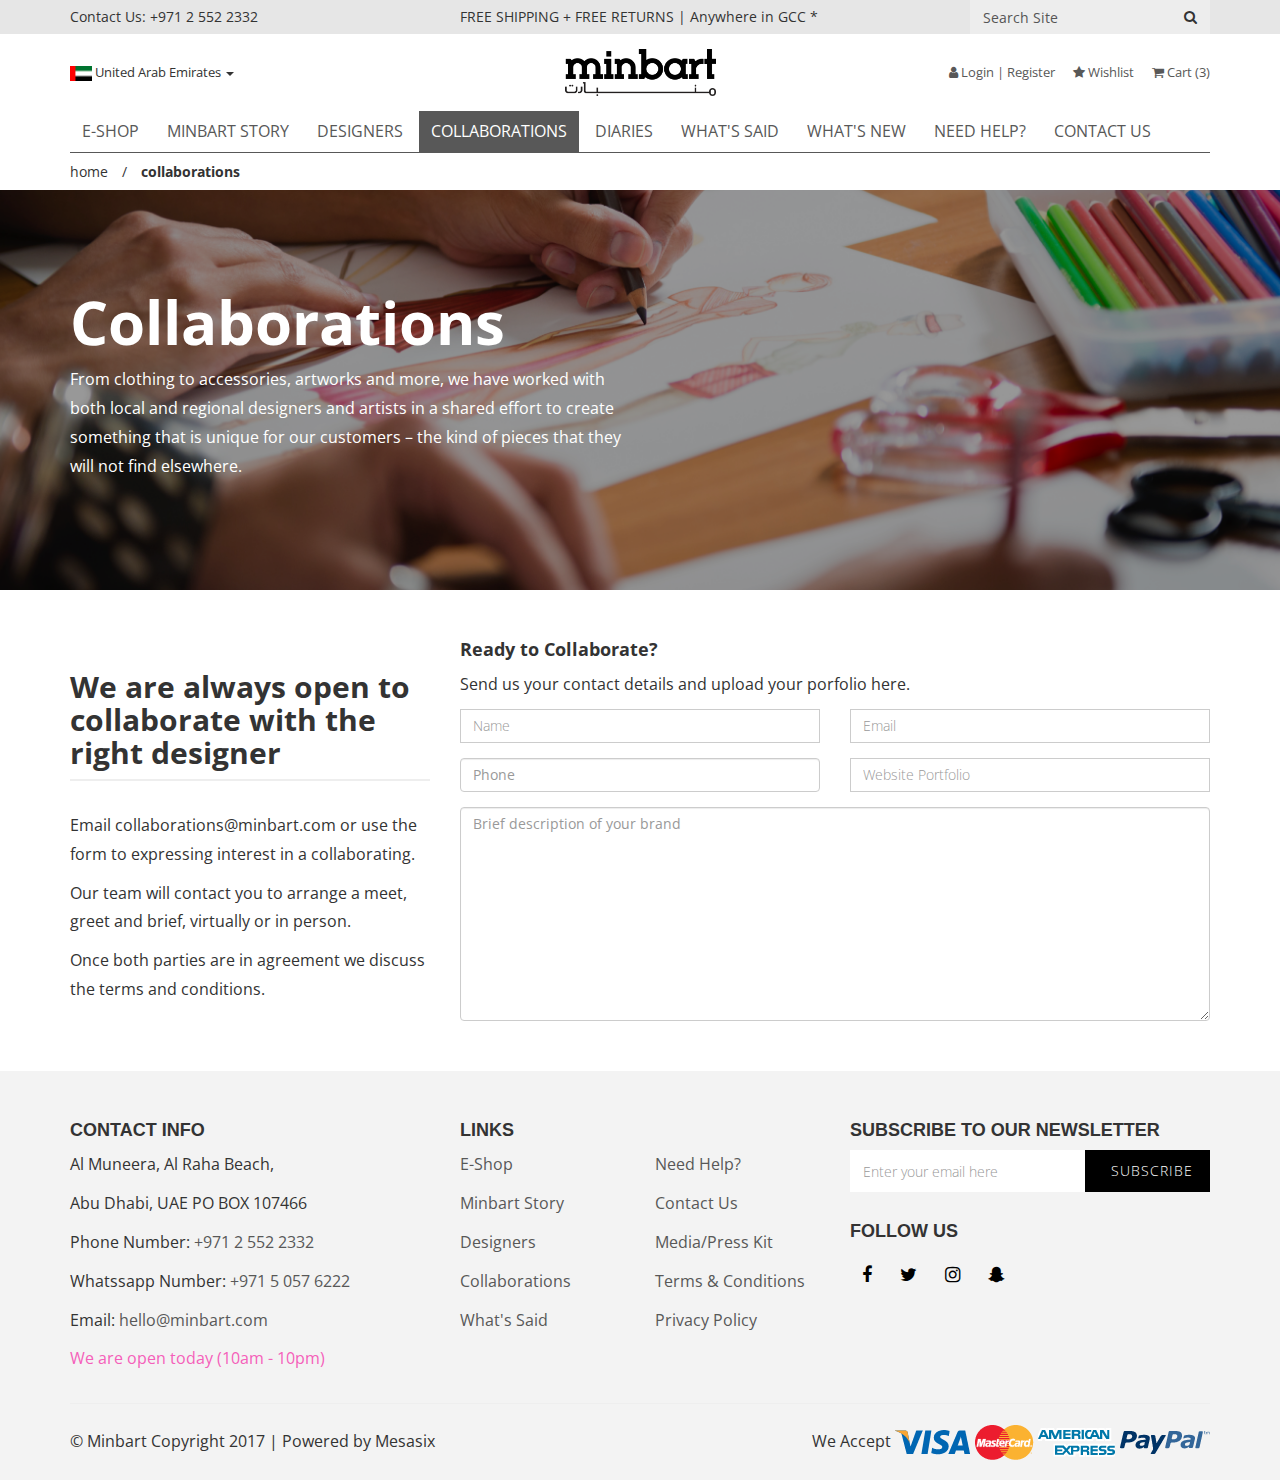
==== collaborations.html @ 8252dde8 "added yet unfinished collaborations page" ====
<!DOCTYPE html>
<html lang="en">
<head>
	<meta charset="UTF-8">
	<meta http-equiv="X-UA-Compatible" content="IE=edge">
	<meta name="viewport" content="width=device-width, initial-scale=1">
	
	<title>E-Shop - Shoes | Minbart</title>
	
	<link rel="stylesheet" href="https://fonts.googleapis.com/css?family=Open+Sans:400,700">
	<link rel="stylesheet" href="css/bootstrap.min.css">
	<link rel="stylesheet" href="css/font-awesome.min.css">
	<link rel="stylesheet" href="css/awesome-bootstrap-checkbox.css">
	<link rel="stylesheet" href="css/slick.css">
	<link rel="stylesheet" href="css/slick-theme.css">
	<link rel="stylesheet" href="css/style.css">
</head>

<body>
	<main>
		
		<header id="site-header" class="header">
			<div class="header-top">
				<div class="container">
					<div class="row">
						<div class="col-md-4">
							<p class="header-top-contact">
								Contact Us: <a href="tel:+971.2.552.2332">+971 2 552 2332</a>
							</p>
						</div>
						<div class="col-md-4">
							<p class="header-top-message">
								FREE SHIPPING + FREE RETURNS | Anywhere in GCC *
							</p>
						</div>
						<div class="col-md-4">
							<form action="">
								<div class="header-top-search clearfix">
									<button type="submit" class="btn"><i class="fa fa-search" aria-hidden="true"></i> <span class="sr-only">Search</span></button>
									<label for="search" class="sr-only">Search</label>
									<input type="search" class="form-control" placeholder="Search Site">
								</div>
							</form>
						</div>
					</div>
				</div>
			</div>
			<div class="header-mid">
				<div class="container">
					<div class="row">
						<div class="col-md-4">
							<div class="header-mid-currency">
								<a href="#">
									<img src="images/header/uae-flag-icon.png" alt=""> United Arab Emirates <i class="caret"></i>
								</a>
							</div>
						</div>
						<div class="col-md-4">
							<div class="header-mid-logo">
								<a href="#"><img src="images/header/logo-minbart.png" alt=""></a>
							</div>
						</div>
						<div class="col-md-4">
							<div class="header-mid-options">
								<ul>
									<li><a href="#"><i class="fa fa-user" aria-hidden="true"></i> Login | Register</a></li>
									<li><a href="#"><i class="fa fa-star" aria-hidden="true"></i> Wishlist</a></li>
									<li><a href="#"><i class="fa fa-shopping-cart" aria-hidden="true"></i> Cart (3)</a></li>
								</ul>
							</div>
						</div>
					</div>
				</div>
			</div>
		</header>

		<nav id="site-nav" class="nav">
			<div class="container">
				<div class="row">
					<div class="col-md-12">
						<ul class="nav-top">
							<li><a href="e-shop.html">E-Shop</a></li>
							<li><a href="#">Minbart Story</a></li>
							<li><a href="#">Designers</a></li>
							<li class="active"><a href="#">Collaborations</a></li>
							<li><a href="#">Diaries</a></li>
							<li><a href="#">What's Said</a></li>
							<li><a href="#">What's New</a></li>
							<li><a href="#">Need Help?</a></li>
							<li><a href="#">Contact Us</a></li>
						</ul>
					</div>
				</div>
				<div class="row">
					<div class="col-md-12">
						<ul class="list-inline nav-breadcrumb">
							<li><a href="index.html">home</a></li>
							<li>/</li>
							<li class="active"><a href="collaborations.html">collaborations</a></li>
						</ul>
					</div>
				</div>
			</div>
		</nav>

		<section>
			<div class="section-banner section-banner--tinted" style="background-image:url(images/collaborations/collaborations-banner.png);">
				<div class="section-table">
					<div class="section-td">
						<div class="container">
							<div class="row">
								<div class="col-md-6">
									<h1 class="section-banner__title">Collaborations</h1>
									<p class="section-banner__subtitle">
										From clothing to accessories, artworks and more, we have worked with both local and regional designers and artists in a shared effort to create something that is unique for our customers – the kind of pieces that they will not find elsewhere. 
									</p>
								</div>
							</div>
						</div>
					</div>
				</div>
			</div>
		</section>

		<section class="section">
			<div class="container">
				<div class="row">
					<div class="col-md-4">
						<div class="row">
							<div class="col-sm-12">
								<div class="section-header section-header--underlined">
									<h3>We are always open to collaborate with the right designer</h3>
								</div>
							</div>
						</div>
						<div class="row">
							<div class="col-sm-12">
								<p>Email collaborations@minbart.com or use the form to expressing interest in a collaborating.</p>
								<p>Our team will contact you to arrange a meet, greet and brief, virtually or in person.</p>
								<p>Once both parties are in agreement we discuss the terms and conditions.</p>
							</div>
						</div>
					</div>
					<div class="col-md-8">
						<div class="row">
							<div class="col-sm-12">
								<h4>Ready to Collaborate?</h4>
								<p>Send us your contact details and upload your porfolio here.</p>
							</div>
						</div>
						<form action="">
							<div class="row">
								<div class="col-sm-6">
									<div class="form-group">
										<label for="name" class="sr-only">Name</label>
										<input type="text" class="form-control" id="name" placeholder="Name">
									</div>
								</div>
								<div class="col-sm-6">
									<div class="form-group">
										<label for="email" class="sr-only">Email</label>
										<input type="email" class="form-control" id="email" placeholder="Email">
									</div>
								</div>
							</div>
							<div class="row">
								<div class="col-sm-6">
									<div class="form-group">
										<label for="phone" class="sr-only">Phone</label>
										<input type="tel" class="form-control" id="phone" placeholder="Phone">
									</div>
								</div>
								<div class="col-sm-6">
									<div class="form-group">
										<label for="web_port" class="sr-only">Website Portfolio</label>
										<input type="text" class="form-control" id="web_port" placeholder="Website Portfolio">
									</div>
								</div>
							</div>
							<div class="row">
								<div class="col-sm-12">
									<label for="description" class="sr-only">Brand Description</label>
									<textarea name="description" class="form-control" id="description" rows="10" placeholder="Brief description of your brand"></textarea>
								</div>
							</div>
						</form>
					</div>
				</div>
			</div>
		</section>

		<footer class="footer">
			<div class="footer-top">
				<div class="container">
					<div class="row">
						<div class="col-md-4">
							<div class="footer-column">
								<h4>Contact Info</h4>
								<ul>
									<li>Al Muneera, Al Raha Beach,</li>
									<li>Abu Dhabi, UAE PO BOX 107466</li>
									<li>Phone Number: <a href="tel:+971.2.552.2332">+971 2 552 2332</a></li>
									<li>Whatssapp Number: <a href="tel:+971.5.057.6222">+971 5 057 6222</a></li>
									<li>Email: <a href="mailto:hello@minbart.com">hello@minbart.com</a></li>
									<li class="highlight">We are open today (10am - 10pm)</li>
								</ul>
							</div>
						</div>
						<div class="col-md-4">
							<div class="footer-column">
								<h4>Links</h4>
								<div class="row">
									<div class="col-sm-6">
										<ul>
											<li><a href="#">E-Shop</a></li>
											<li><a href="#">Minbart Story</a></li>
											<li><a href="#">Designers</a></li>
											<li><a href="#">Collaborations</a></li>
											<li><a href="#">What's Said</a></li>
										</ul>
									</div>
									<div class="col-sm-6">
										<ul>
											<li><a href="#">Need Help?</a></li>
											<li><a href="#">Contact Us</a></li>
											<li><a href="#">Media/Press Kit</a></li>
											<li><a href="#">Terms &amp; Conditions</a></li>
											<li><a href="#">Privacy Policy</a></li>
										</ul>
									</div>
								</div>
							</div>
						</div>
						<div class="col-md-4">
							<div class="footer-column">
								<h4>Subscribe to our newsletter</h4>
								<form action="">
									<div class="form-group form-group--inline">
										<label for="email" class="sr-only">Email Address</label>
										<input type="email" id="email" class="form-control" placeholder="Enter your email here">
										<button type="submit" class="btn button button--black">Subscribe</button>
									</div>
								</form>
							</div>
							<div class="footer-column footer-column--margin-top-30">
								<h4>Follow Us</h4>
								<ul class="list list--social">
									<li class="list__item"><a href="#"><i class="fa fa-facebook" aria-hidden="true"></i> <span class="sr-only">Facebook</span></a></li>
									<li class="list__item"><a href="#"><i class="fa fa-twitter" aria-hidden="true"></i> <span class="sr-only">Twitter</span></a></li>
									<li class="list__item"><a href="#"><i class="fa fa-instagram" aria-hidden="true"></i> <span class="sr-only">Instagram</span></a></li>
									<li class="list__item"><a href="#"><i class="fa fa-snapchat-ghost" aria-hidden="true"></i> <span class="sr-only">Snapchat</span></a></li>
								</ul>
							</div>
						</div>
					</div>
				</div>
			</div>
			<div class="footer-bottom">
				<div class="container">
					<div class="row">
						<div class="col-md-12">
							<hr>
						</div>
					</div>
					<div class="row">
						<div class="col-md-6">
							<div class="footer-bottom-copyright">
								&copy; Minbart Copyright 2017 | Powered by <a href="#" target="_blank">Mesasix</a>
							</div>
						</div>
						<div class="col-md-6">
							<div class="footer-bottom-payment">
								We Accept
								<ul>
									<li><a href="#"><img src="images/footer/visa-icon.png" alt="" aria-hidden="true"> <span class="sr-only">Visa</span></a></li>
									<li><a href="#"><img src="images/footer/master-card-icon.png" alt="" aria-hidden="true"> <span class="sr-only">Master Card</span></a></li>
									<li><a href="#"><img src="images/footer/amex-icon.png" alt="" aria-hidden="true"> <span class="sr-only">American Express</span></a></li>
									<li><a href="#"><img src="images/footer/paypal-icon.png" alt="" aria-hidden="true"> <span class="sr-only">Paypal</span></a></li>
								</ul>
							</div>
						</div>
					</div>
				</div>
			</div>
		</footer>
	</main>

	<script src="js/jquery-3.1.1.min.js"></script>
	<script src="js/bootstrap.min.js"></script>
	<script src="js/slick.min.js"></script>
	<script src="js/script.js"></script>
</body>
</html>
---- css/style.css ----
/* General */
body {
	font-family: 'Open Sans', sans-serif;
	font-size: 16px;
}

h1,
h2,
h3,
h4 {
	font-weight: 700;
	margin-top: 0;
}

h1 {
	font-size: 60px;
}

h2 {
	font-size: 40px;
}

h3 {
	font-size: 30px;
}

p,
a,
li,
span {
	font-family: 'Open Sans', sans-serif;
	font-size: 16px;
	line-height: 1.8;
}

/* Section */
.section {
	padding-top: 50px;
	padding-bottom: 50px;
}

.section-table {
	display: table;
	width: 100%;
	height: 100%;
	table-layout: fixed;
}

.section-td {
	display: table-cell;
	vertical-align: middle;
	width: 100%;
}

.section-header {
	margin-top: 30px;
	margin-bottom: 30px;
}

.section-header--centered {
	text-align: center;
}

.section-header--underlined {
	border-bottom: 2px solid #eee;
}

.section-banner {
	height: 400px;
	background-size: cover;
	background-repeat: no-repeat;
	background-position: top center;
	position: relative;
	padding-top: 30px;
	padding-bottom: 30px;
}

.section-banner--tinted:before {
	position: absolute;
	content: '';
	background-color: rgba(0,0,0,.4);
	top: 0;
	left: 0;
	width: 100%;
	height: 100%;
}

.section-banner__title,
.section-banner__subtitle {
	color: #fff;
}

.section-banner--margin-bottom-40 {
	margin-bottom: 40px;
}

.section-header--highlight {
	color: #00D4F7;
}

/* Button */
.btn {
	border-radius: 0;
}

.button {
	font-size: 14px;
	text-transform: uppercase;
	font-weight: 300;
	padding: 10px 25px;
	letter-spacing: 1px;
}
.button--black {
	background-color: #000;
	color: #fff;
}

.button--white {
	background-color: #fff;
	border: 1px solid #000;
	color: #000;
}

/* List */
.list--social .list__item {
	display: inline-block;
}

.list--social .list__item a {
	display: block;
	padding: 6px 12px;
	font-size: 18px;
	color: #000;
}

/* Form */
input[type="email"],
input[type="text"],
input[type="search"] {
	border-radius: 0;
	-webkit-box-shadow: none;
	box-shadow: none;
}

input[type="email"]::-webkit-input-placeholder,
input[type="text"]::-webkit-input-placeholder {
	font-family: 'Open Sans', sans-serif;
	font-weight: 300;
}

select{
	-webkit-appearance:none;
	background-color:#F4F4F4;
	background-image:url(../images/form/select-arrow.png);
	background-position: right 10px center;
	background-repeat: no-repeat;
	border:1px solid transparent;
	border-radius:0;
	height: 35px;
	outline:none;
	padding-left: 10px;
	transition: 0.3s;
	width:100%;
}

.form-group--inline:before,
.form-group--inline:after {
	content: '';
	display: table;
}

.form-group--inline:after {
	clear: both;
}

.form-group--inline input[type="email"] {
	border-color: #fff;
	height: 42px;
	width: calc(100% - 125px);
	float: left;
}

.form-group--inline button[type="submit"] {
	float: left;
	width: 125px;
}

.form--contact input[type="submit"]{
	border:0;
	margin:0;
}

.form--eshop label{
	display: block;
	margin-bottom: 10px;
	padding-left: 10px;
	font-size: 14px;
	text-transform: uppercase;
	font-weight: 300;
}

.form--eshop .checkbox {
	margin-bottom: 15px;
}

.form--eshop .checkbox input[type="checkbox"] {
	outline: none;
}

.form--eshop .checkbox label:before {
	width: 20px;
	height: 20px;
	border-color: #ebebeb;
	background-color: #ebebeb;
	border-radius: 0;
}

.form--eshop .checkbox label:after {
	width: 20px;
	height: 20px;
	font-size: 14px;
	background-color: #F55FBA;
	color: #fff;
	padding-top: 0;
}

.form--eshop .checkbox--black label:before {
	background-color: #000;
}

.form--eshop .checkbox--red label:before {
	background-color: #C61E1E;
}

.form--eshop .checkbox--blue label:before {
	background-color: #2E53B7;
}

.form--eshop .checkbox--green label:before {
	background-color: #38E245;
}

.form--eshop .checkbox--pink label:before {
	background-color: #F55FBA;
}

/* Header */
.header-top {
	background-color: #E6E6E6;
	font-size: 14px;
}

.header-top p,
.header-top a {
	margin-bottom: 0;
	font-size: 14px;
	color: inherit;
}

.header-top-contact,
.header-top-message {
	line-height: 34px;
}

.header-top-search input[type="search"],
.header-top-search button[type="submit"] {
	background-color: #EDEDED;
}

.header-top-search input[type="search"] {
	width: 200px;
	float: right;
	border-color: #EDEDED;
}

.header-top-search input[type="search"]::-webkit-input-placeholder {
	color: inherit;
}

.header-top-search button[type="submit"] {
	width: 40px;
	float: right;
}

.header-mid,
.header-mid p,
.header-mid a {
	font-size: 13px;
	color: inherit;
}

.header-mid {
	padding-top: 15px;
	padding-bottom: 15px;
}

.header-mid-currency,
.header-mid-options {
	line-height: 47px;
	white-space: nowrap;
	overflow: hidden;
}

.header-mid-logo {
	text-align: center;
}

.header-mid-options {
	text-align: right;
}

.header-mid-options ul {
	padding-left: 0;
	margin-bottom: 0;
	list-style-type: none;
	display: inline-block;
}

.header-mid-options li {
	display: inline-block;
	margin-right: 15px;
}

.header-mid-options li:last-child {
	margin-right: 0;
}

.header-mid-options li > a {
	font-size: 13px;
	color: inherit;
	color: #585858;
}

/* Nav */
.nav-top {
	border-bottom: 1px solid #585858;
}

.nav-top {
	list-style-type: none;
	padding-left: 0;
	margin-bottom: 0;
}

.nav-top > li {
	display: inline-block;
}

.nav-top > li > a {
	text-transform: uppercase;
	padding: 6px 12px;
	display: block;
	color: #585858;
}

.nav-top li > a:hover,
.nav-top li > a:focus,
.nav-top li.active > a {
	background-color: #585858;
	text-decoration: none;
	color: #fff;
}

.nav-bottom {
	list-style-type: none;
	padding-left: 0;
	margin-bottom: 0;
}

.nav-bottom > li {
	display: inline-block;
}

.nav-bottom > li > a {
	text-transform: uppercase;
	padding: 10px 20px;
	display: block;
	color: #585858;
	font-size: 14px;
}

.nav-bottom > li > a:hover,
.nav-bottom > li > a:focus {
	color: #00D4F7;
	text-decoration: none;
}

.nav-breadcrumb {
	padding-left: 0;
	margin-bottom: 0;
	list-style-type: none;
	padding-top: 6px;
	padding-bottom: 6px;
}

.nav-breadcrumb > li {
	display: inline-block;
}

.nav-breadcrumb > li,
.nav-breadcrumb > li > a {
	font-size: 14px;
	color: inherit;
}

.nav-breadcrumb > li.active a {
	font-weight: 700;
}

/* Slider */
.slider {
	position: relative;
	color: #fff;
}

.slide {
	background-repeat: no-repeat;
	background-position: top center;
	background-size: cover;
	height: 600px;
	overflow: hidden;
}

.slide__img {
	object-fit: cover;
	object-position: 0 0;
	width: 100%;
}

.slide__title {
	font-size: 60px;
}

.slide__subtitle {

}

.slide__action {
	
}

.slide-table {
	width: 100%;
	height: 100%;
	display: table;
}

.slide-td {
	width: 100%;
	height: 100%;
	display: table-cell;
	vertical-align: middle;
}

.slide-prev,
.slide-next {
	position: absolute;
	top: 50%;
	transform: translateY(-50%);
	background-color: #000;
	color: #fff;
	font-size: 40px;
	padding-left: 10px;
	padding-right: 10px;
	height: 70px;
	line-height: 70px;
}

.slide-prev {
	left: 0;
}

.slide-next {
	right: 0;
}

.slide-progbar {
	position: absolute;
	bottom: 0;
	width: 0%;
	height: 8px;
	background-color: #F55FBA;
}

.slider--single .slide {
	height: auto;
}

.slider--item-inner {
	padding-left: 30px;
	padding-right: 30px;
}

.slider--item-inner .slide {
	height: 300px;
	/*padding-left: 30px;
	padding-right: 30px;*/
}

.slider--item-inner .slide-next,
.slider--item-inner .slide-prev {
	width: 30px;
	line-height: 60px;
	height: 60px;
}

#slider-item-inner-nav .slide {
	height: auto;
	cursor: pointer;
}

#slider-item-inner-nav .slick-current,
#slider-item-inner-nav .slide:hover,
#slider-item-inner-nav .slide:focus {
	border: 2px solid #F4EC31;
}

/* E-shop Sort */
.eshop-sort{
	margin: 30px 0;
	padding-top: 10px;
	padding-bottom: 10px;
}

.eshop-sort * {
	font-size: 14px;
}

.eshop-sort--border-bottom {
	border-bottom:2px solid #eee;
}

.eshop-sort--border-top{
	border-top:2px solid #eee;	
}

.eshop-sort--margin-top-0 {
	margin-top: 0;
	padding-top: 0;
}

.eshop-sort select{
	position: relative;
	top: -6px;
}

.eshop-sort .col-sm-1,
.eshop-sort .col-sm-8{
	padding:0;
}

.eshop-sort p{
	font-family: "Playfair Display", sans-serif;
	margin-bottom: 3px;
}

.eshop-sort ul{
	display: inline-block;
	list-style: none;
	padding-left:0;
}

.eshop-sort ul li{
	display: inline-block;
}

.eshop-sort ul li a{
	color:#000;
}

.eshop-sort ul.eshop-sort__list>li{
	border-left:1px solid #000;
	padding:0 20px;
}


.eshop-sort ul.eshop-sort__list>li:first-child{
	border-left: 0;
}

.eshop-sort ul.eshop-sort__list>li:last-child{
	padding-right:0;
}

/* Items */
.items {
	position: relative;
}

.items .col-md-4:nth-child(3n + 1) {
	clear: both;
}

.item-body {
	border-left: 3px solid transparent;
	border-right: 3px solid transparent;
	border-top: 3px solid transparent;
	padding: 15px;
}

.item-body a {
	color: inherit;
}

.item-footer {
	opacity: 0;
	visibility: hidden;
}

.item--centered {
	text-align: center;
}

.item__image {
	width: 100%;
	height: 200px;
	object-fit: cover;
	object-position: 0 0;
}

.item__name {
	font-size: 20px;
	margin-top: 20px;
}

.item__price {
	display: block;
	font-size: 20px;
	text-transform: uppercase;
}

.item__price--highlighted {
	font-size: 20px;
	color: #00D4F7;
	font-weight: 700;
}

.item__price--striked {
	text-decoration: line-through;
	font-size: 16px;
}

.item__action {
	position: absolute;
	top: 0;
	left: 0;
	width: 100%;
	height: 100%;
}

.item:hover .item-body {
	border-color: #EBEBEB;
}

.item:hover .item-footer {
	opacity: 1;
	visibility: visible;
}

.items-prev,
.items-next {
	position: absolute;
	top: 50%;
	-webkit-transform: translateY(-50%);
	-ms-transform: translateY(-50%);
	transform: translateY(-50%);
	color: #000;
	font-size: 40px;
}

.items-prev {
	left: 0;
	margin-left: -40px;
}

.items-next {
	right: 0;
	margin-right: -40px;
}

/* Item Inner */
.item-inner {
	position: relative;
}

.item-inner-backdrop-banner {
	position: absolute;
	width: 100%;
	height: 300px;
	/*background-color: red;*/
	background-image: url(../images/e-shop/interior/banner-bg.png);
	top: 0;
	left: 0;
	overflow: hidden;
}

.item-inner-backdrop-banner:before {
	content: '';
	position: absolute;
	background-color: rgba(0, 0, 0, .3);
	width: 100%;
	height: 100%;
	top: 0;
	left: 0;
}

.item-inner-content {
	background-color: #fff;
	padding: 30px;
	margin-top: 30px;
}

.item-inner-content-header {
	border-bottom: 2px solid #EBEBEB;
}

.item-inner-content-header__title {
	font-size: 30px;
	text-transform: uppercase;
	font-weight: 400;
}

.item-inner-content-header__subtitle {
	font-size: 30px;
	font-weight: 700;
}

.item-inner-content-header__price {
	font-size: 30px;
	text-transform: uppercase;
	line-height: 30px;
	float: left;
	margin-right: 20px;
}

.item-inner-content-header__price--highlight {
	color: #00D4F7;
	font-weight: 700;
}

.item-inner-content-header__price--strikedthrough {
	color: #585858;
	font-size: 16px;
	text-decoration: line-through;
}

.item-inner-content-header-share {
	text-align: right;
}

.item-inner-content-header-share * {
	font-size: 20px;
}

.item-inner-content-header-share span {
	margin-right: 20px;
}

.item-inner-content-header-share ul {
	display: inline-block;
	margin-bottom: 0;
}

.item-inner-content-header-share ul > li {
	padding-left: 10px;
	padding-right: 10px;
}

.item-inner-content-header-share ul > li > a {
	color: inherit;
}

.item-inner-content-body {
	padding-top: 40px;
}

.item-inner-content-body-size-button button {
	font-size: 14px;
	font-weight: 300;
	border: 1px solid #000;
	background-color: transparent;
	-webkit-box-shadow: none;
	box-shadow: none;
	padding: 10px 20px;
}

.item-inner-content-body-size-button button.active {
	-webkit-box-shadow: none;
	box-shadow: none;
	border-color: #F55FBA;
	color: #F55FBA;
}

.item-inner-content-body-size-button button[disabled] {
	opacity: .25;
}

.item-inner-content-body-quantity-button-group button {
	background-color: transparent;
	border: 1px solid #000;
	padding: 10px 18px;
}

/* Boxes */
.box {
	height: 300px;
	overflow: hidden;
	position: relative;
	background-color: rgba(0,0,0,.2);
	transition: background-color .3s;
	padding-left: 100px;
	padding-right: 100px;
}

.box-image {
	background-repeat: no-repeat;
	background-size: cover;
	background-position: top center;
	position: absolute;
	top: 0;
	left: 0;
	width: 100%;
	height: 100%;
	z-index: -1;
	transition: transform .3s;
}

.box-table {
	display: table;
	width: 100%;
	height: 100%;
}

.box-td {
	display: table-cell;
	width: 100%;
	height: 100%;
	vertical-align: middle;
}

.box-body h4 {
	font-size: 30px;
	text-transform: uppercase;
	font-weight: 700;
	color: #fff;
}

.box-body p {
	color: #fff;
}

.box-action {
	position: absolute;
	top: 0;
	left: 0;
	width: 100%;
	height: 100%;
}

.box--centered {
	text-align: center;
}

.box:hover {
	background-color: rgba(0,0,0,.5);
}

.box:hover .box-image {
	transform: scale(1.1);
}

/* Panel */
.panel-default {
    border-color: transparent;
    box-shadow: none;
}

.panel-heading{
	padding:10px 0;
}

.panel-title{
	font-size:20px;
	font-weight: bold;
}

.panel-collapse{
    padding: 15px 0;
}

.panel-collapse ul{
	padding-left:20px;
}

.panel-collapse ul li{
	line-height: 30px;
}

.panel-default>.panel-heading {
    color: #333;
    background-color: transparent;
    border-color: transparent;
    border-bottom: 2px solid #eee;
}

.panel-group .panel-heading+.panel-collapse>.panel-body {
	border-top: 0;
}

.panel-body {
	padding-left: 0;
	padding-right: 0;
}

/* Slick Feed Item */
.feed-items__item {
	height: 250px;
}

.feed-items__item img {
	width: 100%;
	object-fit: cover;
	object-position: 0 0;
}

.feed-items-prev,
.feed-items-next {
	position: absolute;
	top: 50%;
	-webkit-transform: translateY(-50%);
	-ms-transform: translateY(-50%);
	transform: translateY(-50%);
	background-color: #000;
	color: #fff;
	font-size: 40px;
	padding-left: 10px;
	padding-right: 10px;
	height: 70px;
	line-height: 70px;
}

.feed-items-prev {
	left: 0;
}

.feed-items-next {
	right: 0;
}

.footer {
	background-color: #F3F3F3;
	padding-top: 50px;
}

.footer h4 {
	text-transform: uppercase;
	font-family: sans-serif;
}

.footer ul {
	padding-left: 0;
	margin-bottom: 0;
	list-style-type: none;
}

.footer ul > li {
	margin-bottom: 10px;
}

.footer ul > li > a {
	color: #585858;
}

.footer ul > li.highlight > a,
.footer ul > li.highlight {
	color: #F55FBA;
}

.footer-column--margin-top-30 {
	margin-top: 30px;
}

.footer-bottom {
	padding-bottom: 20px;
}

.footer-bottom-copyright,
.footer-bottom-payment {
	line-height: 35px;
}

.footer-bottom-copyright a {
	color: inherit;
}

.footer-bottom-payment {
	text-align: right;
}

.footer-bottom-payment ul {
	display: inline-block;
}

.footer-bottom-payment ul > li {
	display: inline-block;
	margin-bottom: 0
}

/* Helpers */
.margin-bottom-30 {
	margin-bottom: 30px;
}
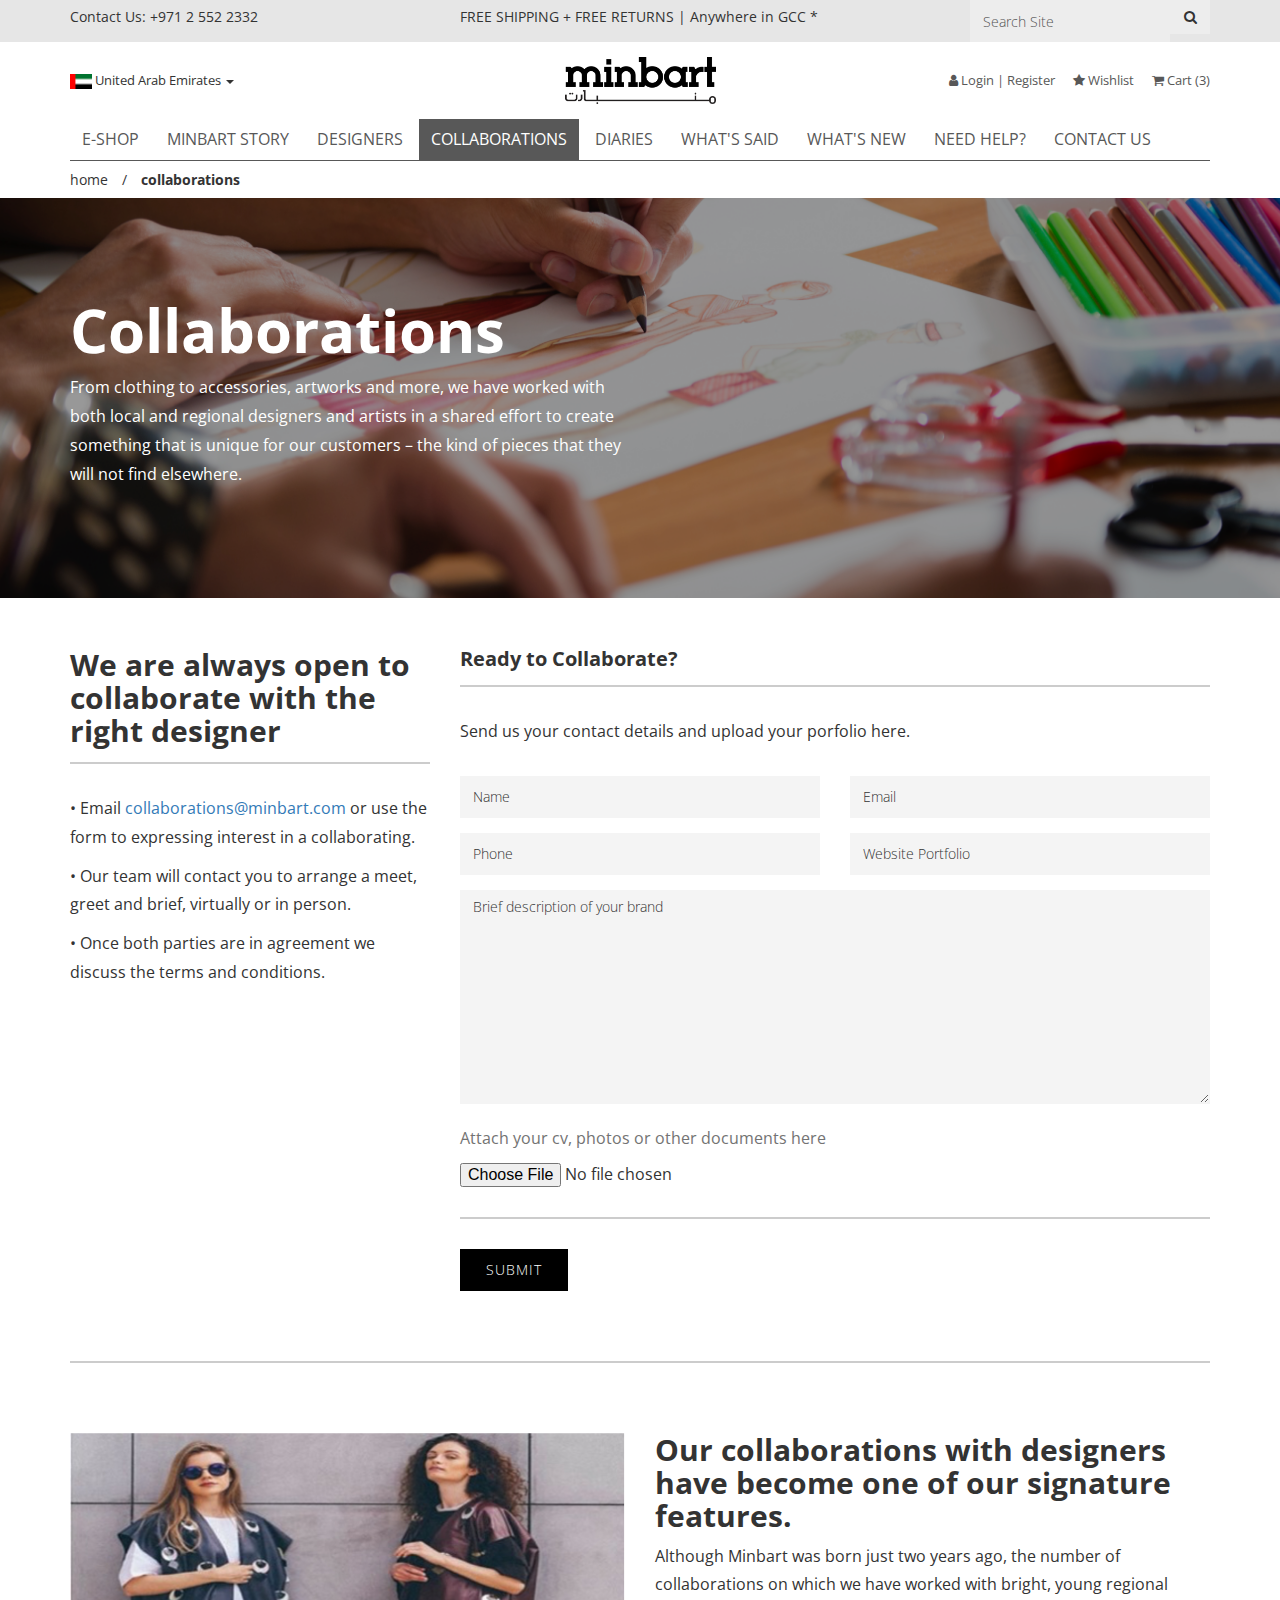
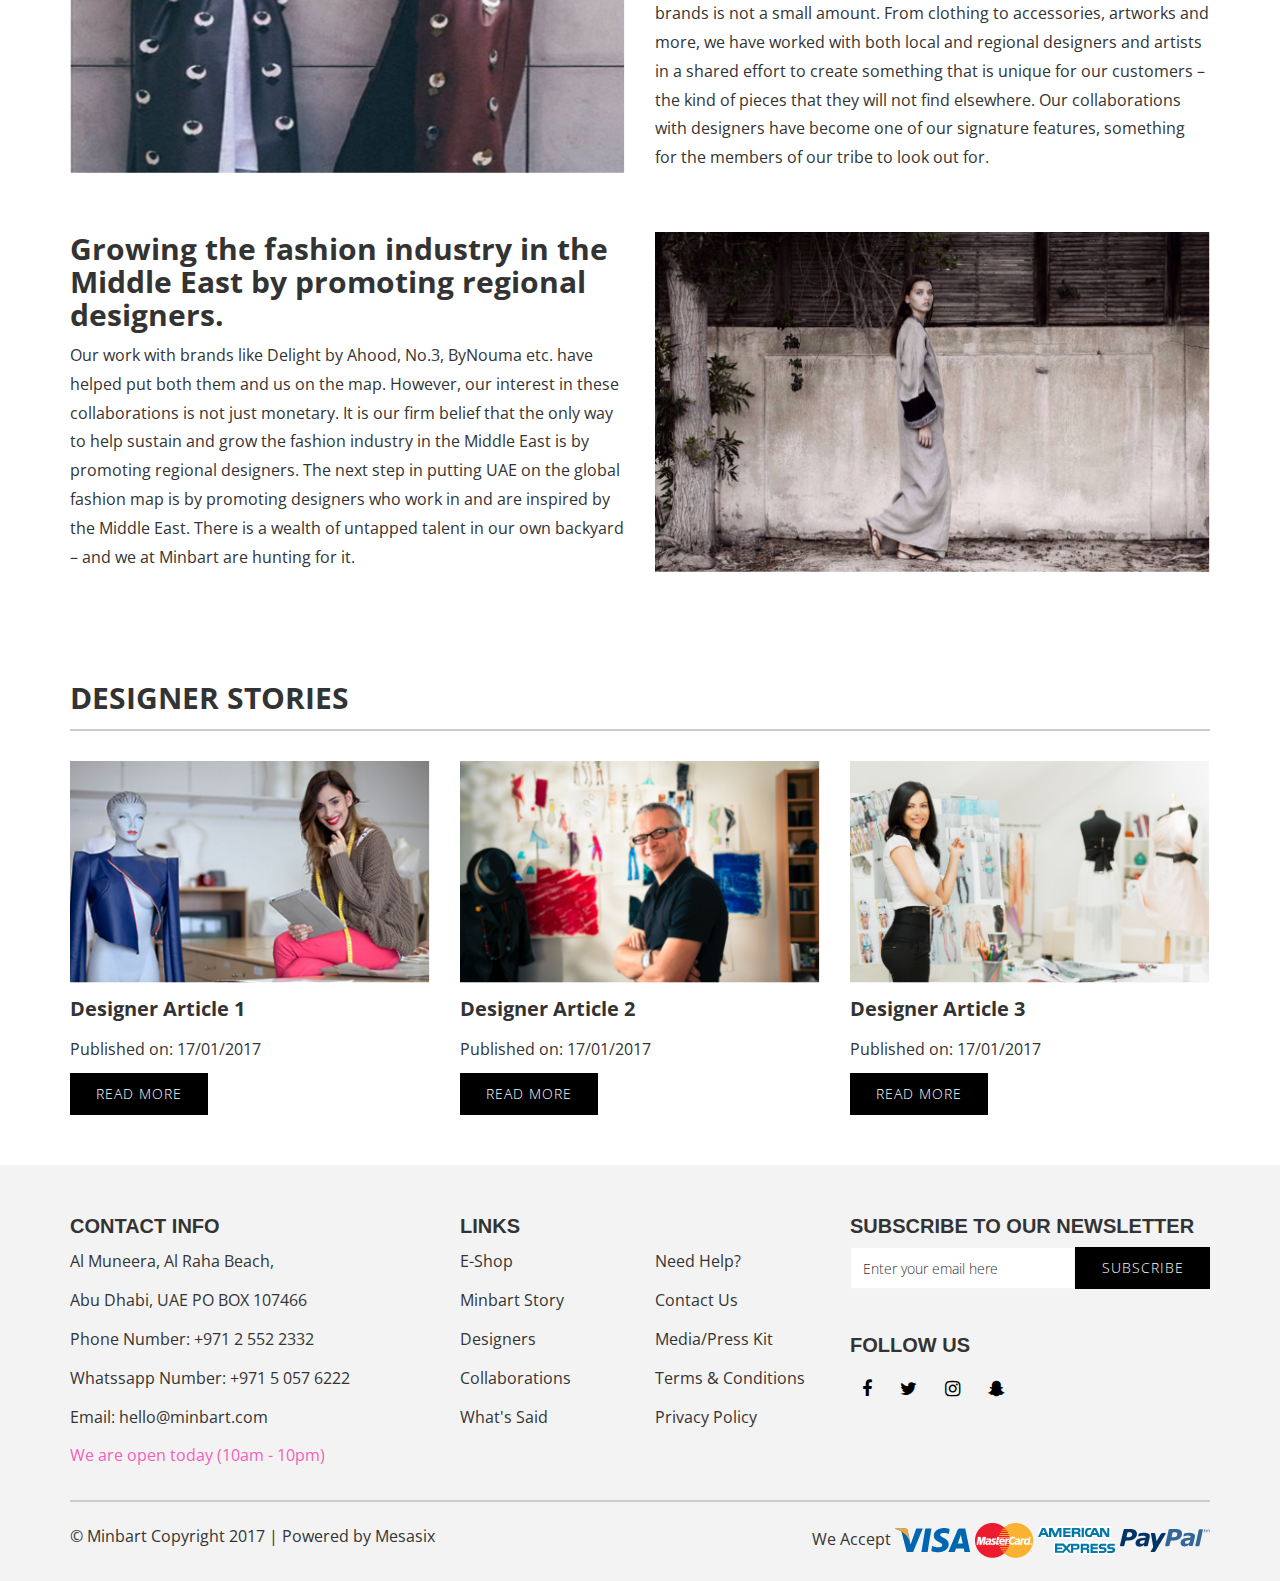
==== commit 1a06958b: "finished collaborations page and updated footer" ====
--- a/collaborations.html
+++ b/collaborations.html
@@ -128,24 +128,26 @@
 					<div class="col-md-4">
 						<div class="row">
 							<div class="col-sm-12">
-								<div class="section-header section-header--underlined">
-									<h3>We are always open to collaborate with the right designer</h3>
+								<div class="row-header row-header--underline-bot">
+									<h3 class="margin-bottom-0">We are always open to collaborate with the right designer</h3>
 								</div>
 							</div>
 						</div>
 						<div class="row">
 							<div class="col-sm-12">
-								<p>Email collaborations@minbart.com or use the form to expressing interest in a collaborating.</p>
-								<p>Our team will contact you to arrange a meet, greet and brief, virtually or in person.</p>
-								<p>Once both parties are in agreement we discuss the terms and conditions.</p>
+								<p>&bull; Email <a href="mailto:collaborations@minbart.com">collaborations@minbart.com</a> or use the form to expressing interest in a collaborating.</p>
+								<p>&bull; Our team will contact you to arrange a meet, greet and brief, virtually or in person.</p>
+								<p>&bull; Once both parties are in agreement we discuss the terms and conditions.</p>
 							</div>
 						</div>
 					</div>
 					<div class="col-md-8">
 						<div class="row">
 							<div class="col-sm-12">
-								<h4>Ready to Collaborate?</h4>
-								<p>Send us your contact details and upload your porfolio here.</p>
+								<div class="row-header row-header--underline-bot">
+									<h4 class="margin-bottom-0">Ready to Collaborate?</h4>
+								</div>
+								<p class="margin-bottom-30">Send us your contact details and upload your porfolio here.</p>
 							</div>
 						</div>
 						<form action="">
@@ -179,11 +181,126 @@
 							</div>
 							<div class="row">
 								<div class="col-sm-12">
-									<label for="description" class="sr-only">Brand Description</label>
-									<textarea name="description" class="form-control" id="description" rows="10" placeholder="Brief description of your brand"></textarea>
+									<div class="form-group">
+										<label for="description" class="sr-only">Brand Description</label>
+										<textarea name="description" class="form-control" id="description" rows="10" placeholder="Brief description of your brand"></textarea>
+									</div>
+								</div>
+							</div>
+							<div class="row">
+								<div class="col-sm-12">
+									<div>
+										<p class="help-block">Attach your cv, photos or other documents here</p>
+										<label for="inputFile" class="sr-only">Browse File</label>
+										<input type="file" id="inputFile">
+									</div>
+								</div>
+							</div>
+							<div class="row">
+								<div class="col-sm-12">
+									<div class="row-footer row-footer--underline-top">
+										<button type="submit" class="btn button button--black">Submit</button>
+									</div>
 								</div>
 							</div>
 						</form>
+					</div>
+				</div>
+			</div>
+		</section>
+
+		<div class="container">
+			<div class="row">
+				<div class="col-md-12">
+					<hr>
+				</div>
+			</div>
+		</div>
+
+		<section>
+			<div class="container">
+				<div class="row row-section">
+					<div class="col-md-6">
+						<img class="img-responsive" src="images/collaborations/placeholder-image-01.png" alt="">
+					</div>
+					<div class="col-md-6">
+						<h3>Our collaborations with designers have become one of our signature features.</h3>
+						<p>
+							Although Minbart was born just two years ago, the number of collaborations on which we have worked with bright, young regional brands is not a small amount. From clothing to accessories, artworks and more, we have worked with both local and regional designers and artists in a shared effort to create something that is unique for our customers – the kind of pieces that they will not find elsewhere. Our collaborations with designers have become one of our signature features, something for the members of our tribe to look out for.
+						</p>
+					</div>
+				</div>
+				<div class="row row-section">
+					<div class="col-md-6">
+						<h3>Growing the fashion industry in the Middle East by promoting regional designers.</h3>
+						<p>
+							Our work with brands like Delight by Ahood, No.3, ByNouma etc. have helped put both them and us on the map. However, our interest in these collaborations is not just monetary. It is our firm belief that the only way to help sustain and grow the fashion industry in the Middle East is by promoting regional designers. The next step in putting UAE on the global fashion map is by promoting designers who work in and are inspired by the Middle East. There is a wealth of untapped talent in our own backyard – and we at Minbart are hunting for it. 
+						</p>
+					</div>
+					<div class="col-md-6">
+						<img class="img-responsive" src="images/collaborations/placeholder-image-02.png" alt="">
+					</div>
+				</div>
+			</div>
+		</section>
+
+		<section class="section">
+			<div class="container">
+				<div class="row">
+					<div class="col-md-12">
+						<div class="row-header row-header--underline-bot">
+							<h3 class="margin-bottom-0">DESIGNER STORIES</h3>
+						</div>
+					</div>
+				</div>
+				<div class="row">
+					<div class="col-md-4">
+						<div class="col-article">
+							<div class="col-article-header">
+								<a href="#">
+									<div class="col-article-header-thumbnail">
+										<img class="img-responsive" src="images/collaborations/article-placeholder-image-01.png" alt="">
+									</div>
+									<h4>Designer Article 1</h4>
+								</a>
+							</div>
+							<div class="col-article-meta">
+								<p>Published on: 17/01/2017</p>
+							</div>
+							<a href="#" class="btn button button--black">Read More</a>
+						</div>
+					</div>
+					<div class="col-md-4">
+						<div class="col-article">
+							<div class="col-article-header">
+								<a href="#">
+									<div class="col-article-header-thumbnail">
+										<img class="img-responsive" src="images/collaborations/article-placeholder-image-02.png" alt="">
+									</div>
+									<h4>Designer Article 2</h4>
+								</a>
+							</div>
+							<div class="col-article-meta">
+								<p>Published on: 17/01/2017</p>
+							</div>
+							<a href="#" class="btn button button--black">Read More</a>
+						</div>
+					</div>
+					<div class="col-md-4">
+						<div class="col-article">
+							<div class="col-article-header">
+								<a href="#">
+									<div class="col-article-header-thumbnail">
+										<img class="img-responsive" src="images/collaborations/article-placeholder-image-03.png" alt="">
+									</div>
+									<h4>Designer Article 3</h4>
+								</a>
+							</div>
+							<div class="col-article-meta">
+								<p>Published on: 17/01/2017</p>
+							</div>
+							<a href="#" class="btn button button--black">Read More</a>
+						</div>
 					</div>
 				</div>
 			</div>
@@ -234,12 +351,12 @@
 						<div class="col-md-4">
 							<div class="footer-column">
 								<h4>Subscribe to our newsletter</h4>
-								<form action="">
-									<div class="form-group form-group--inline">
+								<form class="form-newsletter clearfix">
+									<div class="form-group">
 										<label for="email" class="sr-only">Email Address</label>
 										<input type="email" id="email" class="form-control" placeholder="Enter your email here">
-										<button type="submit" class="btn button button--black">Subscribe</button>
-									</div>
+									</div>
+									<button type="submit" class="btn button button--black">Subscribe</button>
 								</form>
 							</div>
 							<div class="footer-column footer-column--margin-top-30">
@@ -265,12 +382,12 @@
 					<div class="row">
 						<div class="col-md-6">
 							<div class="footer-bottom-copyright">
-								&copy; Minbart Copyright 2017 | Powered by <a href="#" target="_blank">Mesasix</a>
+								<p>&copy; Minbart Copyright 2017 &vert; Powered by <a href="https://www.mesasix.com/" target="_blank">Mesasix</a></p>
 							</div>
 						</div>
 						<div class="col-md-6">
 							<div class="footer-bottom-payment">
-								We Accept
+								<span>We Accept</span>
 								<ul>
 									<li><a href="#"><img src="images/footer/visa-icon.png" alt="" aria-hidden="true"> <span class="sr-only">Visa</span></a></li>
 									<li><a href="#"><img src="images/footer/master-card-icon.png" alt="" aria-hidden="true"> <span class="sr-only">Master Card</span></a></li>
--- a/css/style.css
+++ b/css/style.css
@@ -22,6 +22,10 @@
 
 h3 {
 	font-size: 30px;
+}
+
+h4 {
+	font-size: 20px;
 }
 
 p,
@@ -31,6 +35,10 @@
 	font-family: 'Open Sans', sans-serif;
 	font-size: 16px;
 	line-height: 1.8;
+}
+
+hr {
+	border-top: 2px solid #ccc;
 }
 
 /* Section */
@@ -98,6 +106,67 @@
 	color: #00D4F7;
 }
 
+/* Row */
+.row-section {
+	margin-top: 50px;
+	margin-bottom: 50px;
+}
+.row-header {
+	padding-bottom: 15px;
+	margin-bottom: 30px;
+}
+
+.row-header--underline-bot {
+	border-bottom: 2px solid #ccc;
+}
+
+.row-footer {
+	margin-top: 30px;
+	padding-top: 30px;
+}
+
+.row-footer--underline-top {
+	border-top: 2px solid #ccc;
+}
+
+/* Col */
+.col-article-header a {
+	color: inherit;
+}
+
+.col-article-header h4 {
+	margin-top: 15px;
+	margin-bottom: 15px;
+}
+
+.col-article-header-thumbnail {
+	overflow: hidden;
+	position: relative;
+}
+
+.col-article-header-thumbnail:after {
+	content: '';
+	position: absolute;
+	top: 0;
+	left: 0;
+	width: 100%;
+	height: 100%;
+	background-color: rgba(0,0,0,0);
+	transition: background-color .3s ease-in-out;
+}
+
+.col-article-header-thumbnail img {
+	transition: transform .3s ease-in-out;
+}
+
+.col-article-header a:hover .col-article-header-thumbnail:after {
+	background-color: rgba(0,0,0,.2);
+}
+
+.col-article-header a:hover .col-article-header-thumbnail img {
+	transform: scale(1.05);
+}
+
 /* Button */
 .btn {
 	border-radius: 0;
@@ -134,18 +203,44 @@
 }
 
 /* Form */
-input[type="email"],
-input[type="text"],
-input[type="search"] {
+.form-control {
 	border-radius: 0;
 	-webkit-box-shadow: none;
 	box-shadow: none;
-}
-
-input[type="email"]::-webkit-input-placeholder,
-input[type="text"]::-webkit-input-placeholder {
+	background-color: #F4F4F4;
+	border-color: #F4F4F4;
+	height: 42px;
+}
+
+.form-control:focus {
+	border-color: #F55FBA;
+	outline: none;
+	-webkit-box-shadow: none;
+	box-shadow: none;
+}
+
+.form-control::-webkit-input-placeholder {
 	font-family: 'Open Sans', sans-serif;
 	font-weight: 300;
+	color: #333;
+}
+
+.form-control:focus::-webkit-input-placeholder {
+	color: #737373;
+}
+
+.form-newsletter .form-group {
+	float: left;
+	width: calc(100% - 135px);
+}
+
+.form-newsletter .form-control {
+	background-color: #fff;
+}
+
+.form-newsletter .btn {
+	float: left;
+	width: 135px;
 }
 
 select{
@@ -968,7 +1063,14 @@
 }
 
 .footer ul > li > a {
-	color: #585858;
+	color: inherit;
+}
+
+.footer ul > li > a:hover,
+.footer ul > li > a:focus {
+	color: #F55FBA;
+	text-decoration: none;
+	transition: .3s ease-in-out;
 }
 
 .footer ul > li.highlight > a,
@@ -1009,4 +1111,8 @@
 /* Helpers */
 .margin-bottom-30 {
 	margin-bottom: 30px;
+}
+
+.margin-bottom-0 {
+	margin-bottom: 0;
 }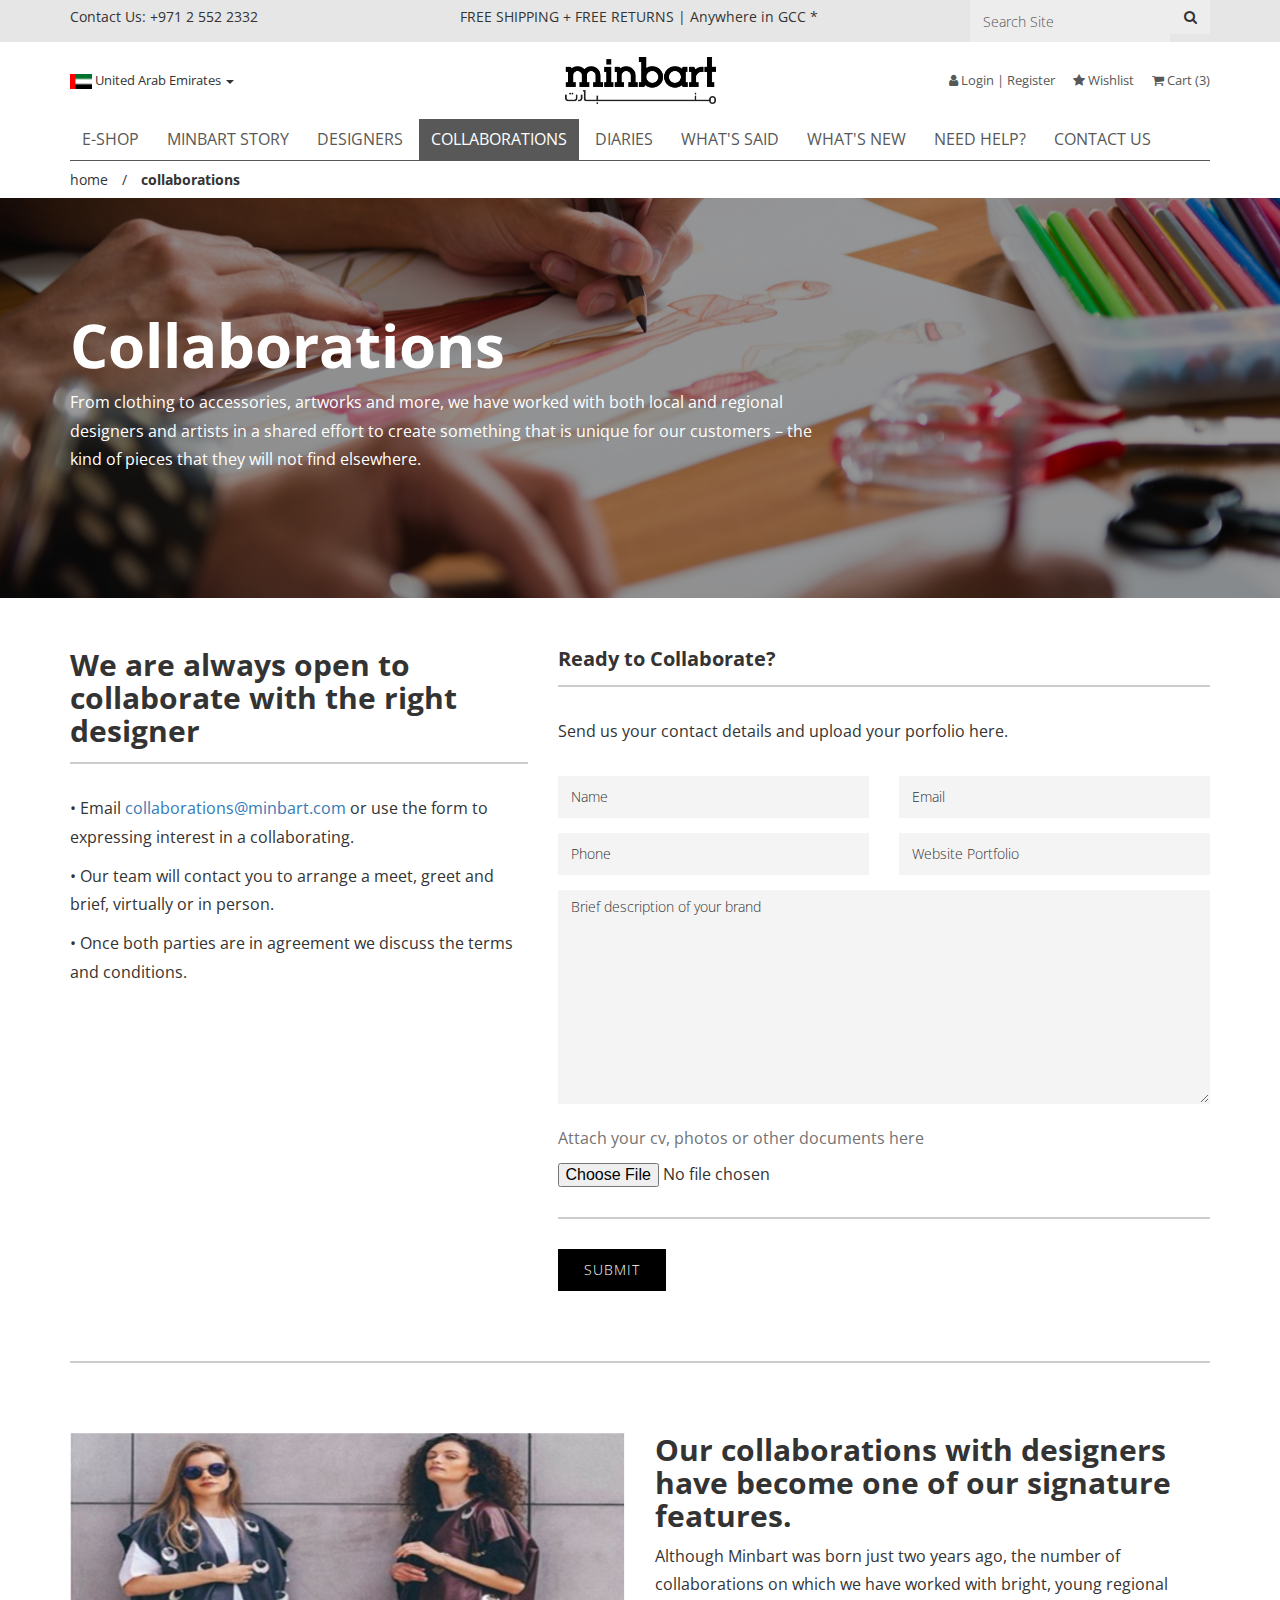
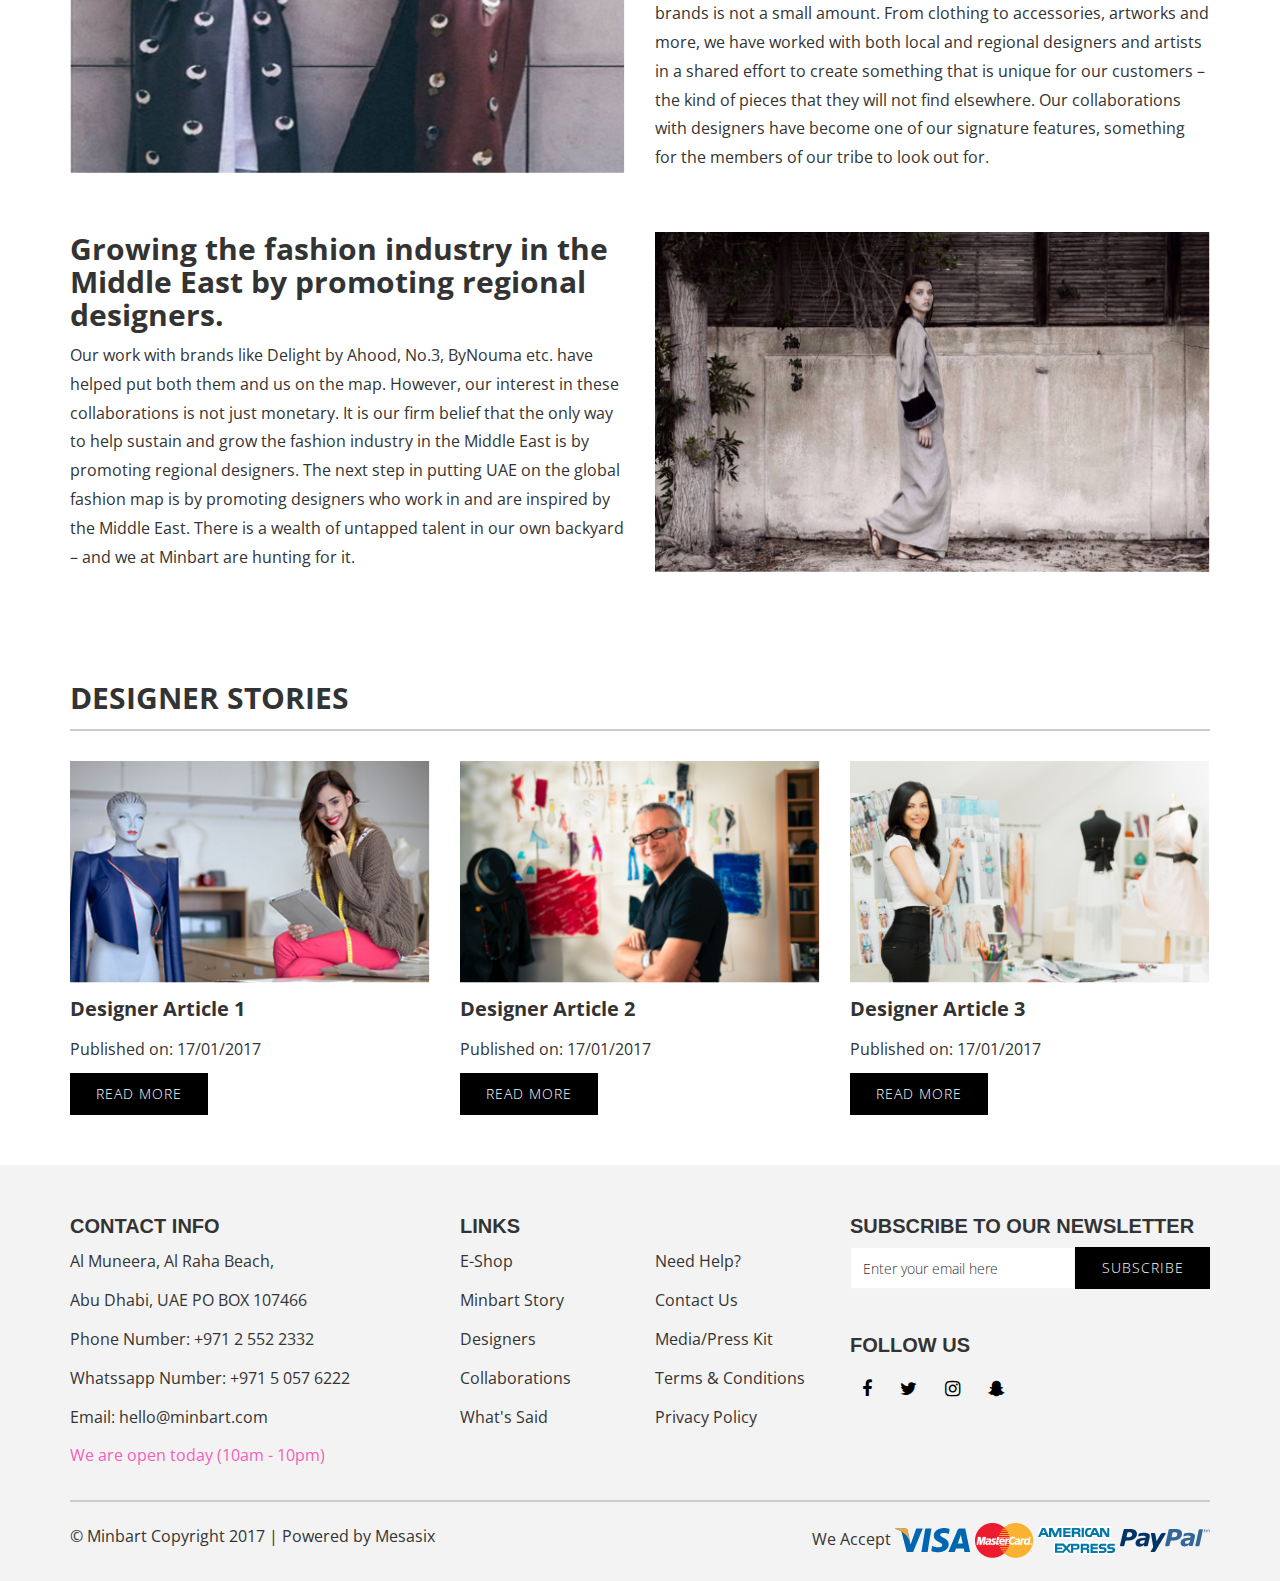
==== commit 9b468f81: "refactored, enhance frontend" ====
--- a/collaborations.html
+++ b/collaborations.html
@@ -80,14 +80,14 @@
 					<div class="col-md-12">
 						<ul class="nav-top">
 							<li><a href="e-shop.html">E-Shop</a></li>
-							<li><a href="#">Minbart Story</a></li>
+							<li><a href="minbart-story.html">Minbart Story</a></li>
 							<li><a href="#">Designers</a></li>
-							<li class="active"><a href="#">Collaborations</a></li>
-							<li><a href="#">Diaries</a></li>
-							<li><a href="#">What's Said</a></li>
+							<li class="active"><a href="collaborations.html">Collaborations</a></li>
+							<li><a href="diaries.html">Diaries</a></li>
+							<li><a href="whats-said.html">What's Said</a></li>
 							<li><a href="#">What's New</a></li>
-							<li><a href="#">Need Help?</a></li>
-							<li><a href="#">Contact Us</a></li>
+							<li><a href="need-help.html">Need Help?</a></li>
+							<li><a href="contact-us.html">Contact Us</a></li>
 						</ul>
 					</div>
 				</div>
@@ -109,7 +109,7 @@
 					<div class="section-td">
 						<div class="container">
 							<div class="row">
-								<div class="col-md-6">
+								<div class="col-md-8">
 									<h1 class="section-banner__title">Collaborations</h1>
 									<p class="section-banner__subtitle">
 										From clothing to accessories, artworks and more, we have worked with both local and regional designers and artists in a shared effort to create something that is unique for our customers – the kind of pieces that they will not find elsewhere. 
@@ -125,7 +125,7 @@
 		<section class="section">
 			<div class="container">
 				<div class="row">
-					<div class="col-md-4">
+					<div class="col-md-5">
 						<div class="row">
 							<div class="col-sm-12">
 								<div class="row-header row-header--underline-bot">
@@ -141,7 +141,7 @@
 							</div>
 						</div>
 					</div>
-					<div class="col-md-8">
+					<div class="col-md-7">
 						<div class="row">
 							<div class="col-sm-12">
 								<div class="row-header row-header--underline-bot">
--- a/css/style.css
+++ b/css/style.css
@@ -94,8 +94,16 @@
 }
 
 .section-banner__title,
-.section-banner__subtitle {
+.section-banner__subtitle,
+.section-banner__meta {
 	color: #fff;
+}
+
+.section-banner__meta a {
+	font-size: 18px;
+	color: #fff;
+	padding-left: 5px;
+	padding-right: 5px;
 }
 
 .section-banner--margin-bottom-40 {
@@ -116,6 +124,10 @@
 	margin-bottom: 30px;
 }
 
+.row-header--margin-top-30 {
+	margin-top: 30px;
+}
+
 .row-header--underline-bot {
 	border-bottom: 2px solid #ccc;
 }
@@ -130,11 +142,23 @@
 }
 
 /* Col */
+.col-article--grid {
+	margin-bottom: 50px;
+}
 .col-article-header a {
 	color: inherit;
 }
 
+.col-article-header h3,
 .col-article-header h4 {
+	margin-top: 15px;
+	margin-bottom: 15px;
+}
+
+.col-article-header-highlight {
+	font-size: 25px;
+	color: #00D4F7;
+	line-height: 35px;
 	margin-top: 15px;
 	margin-bottom: 15px;
 }
@@ -165,6 +189,43 @@
 
 .col-article-header a:hover .col-article-header-thumbnail img {
 	transform: scale(1.05);
+}
+
+.col-article-meta a {
+	font-size: 18px;
+	color: inherit;
+	padding-left: 5px;
+	padding-right: 5px;
+}
+
+/* Nav Tabs */
+.nav-tabs.nav-justified > li > a {
+	border-radius: 0;
+	font-size: 20px;
+	color: inherit;
+	border-bottom: 2px solid #333;
+	font-weight: 700;
+}
+
+.nav-tabs.nav-justified > .active > a {
+	border-top-color: transparent;
+	border-left-color: transparent;
+	border-right-color: transparent;
+	color: #F55FBA;
+	border-bottom: 2px solid #F55FBA;
+}
+
+.nav-tabs.nav-justified > li > a:hover,
+.nav-tabs.nav-justified > .active > a:hover,
+.nav-tabs.nav-justified > .active > a:focus,
+.nav-tabs.nav-justified > li > a:focus {
+	background-color: transparent;
+	color: #F55FBA;
+	border-top-color: transparent;
+	border-left-color: transparent;
+	border-right-color: transparent;
+	border-bottom-width: 2px;
+	border-bottom-color: #F55FBA;
 }
 
 /* Button */
@@ -965,46 +1026,46 @@
 }
 
 /* Panel */
-.panel-default {
-    border-color: transparent;
-    box-shadow: none;
-}
-
-.panel-heading{
-	padding:10px 0;
-}
-
-.panel-title{
-	font-size:20px;
-	font-weight: bold;
-}
-
-.panel-collapse{
-    padding: 15px 0;
-}
-
-.panel-collapse ul{
-	padding-left:20px;
-}
-
-.panel-collapse ul li{
-	line-height: 30px;
-}
-
-.panel-default>.panel-heading {
-    color: #333;
-    background-color: transparent;
-    border-color: transparent;
-    border-bottom: 2px solid #eee;
-}
-
-.panel-group .panel-heading+.panel-collapse>.panel-body {
-	border-top: 0;
-}
-
-.panel-body {
+.panel-accordion.panel,
+.panel-group .panel-accordion.panel {
+	border-radius: 0;
+	-webkit-box-shadow: none;
+	box-shadow: none;
+}
+
+.panel-accordion .panel-heading {
+	border-radius: 0;
 	padding-left: 0;
 	padding-right: 0;
+	border-bottom: 2px solid #ccc;
+}
+
+.panel-accordion .panel-heading .panel-title,
+.panel-accordion .panel-heading .panel-title a,
+.panel-accordion .panel-heading .panel-icon {
+	font-size: 20px;
+	line-height: 1;
+	font-weight: 400;
+}
+
+.panel-accordion .panel-heading .panel-title--petite,
+.panel-accordion .panel-heading .panel-title--petite a {
+	font-size: 16px;
+	font-weight: 700;
+}
+
+.panel-accordion .panel-heading a:hover,
+.panel-accordion .panel-heading a:focus {
+	text-decoration: none;
+}
+
+.panel-accordion .panel-body {
+	padding-left: 0;
+	padding-right: 0;
+}
+
+.panel-accordion .panel-heading + .panel-collapse > .panel-body {
+	border-top: 0;
 }
 
 /* Slick Feed Item */
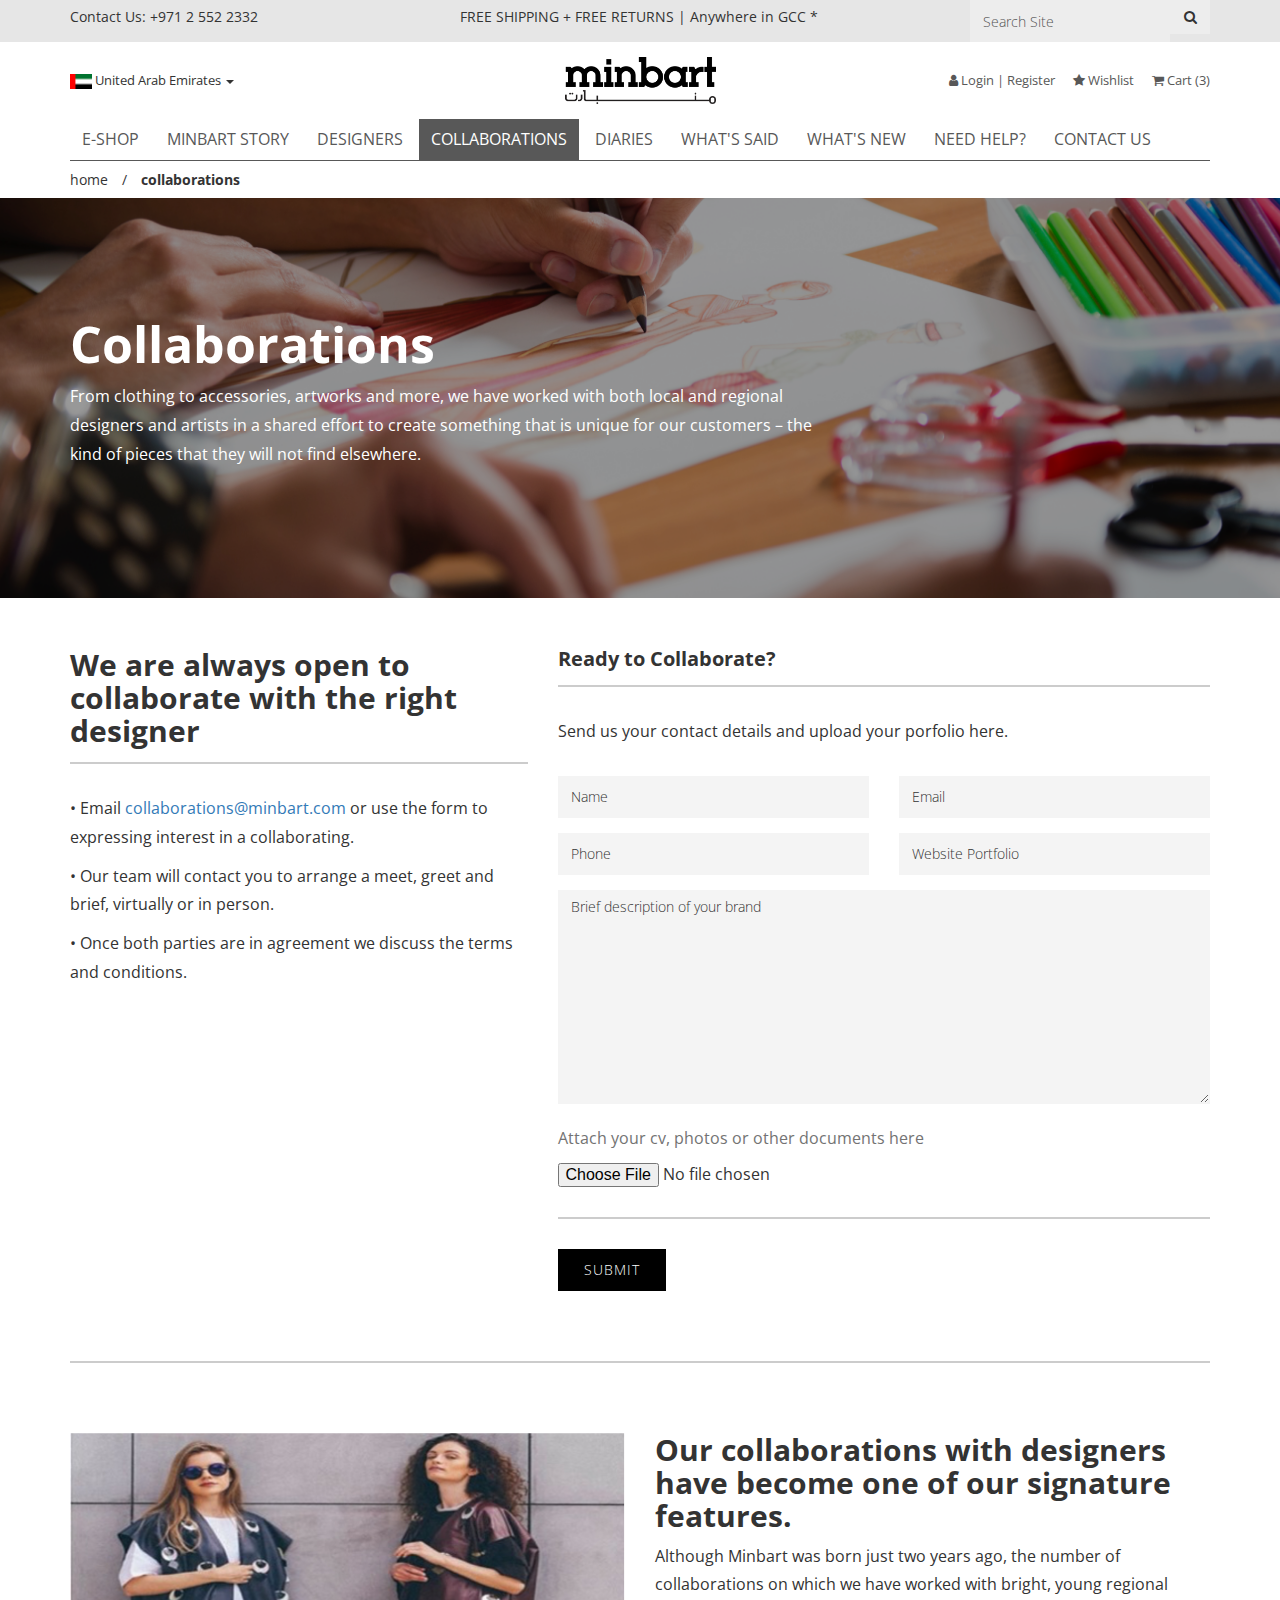
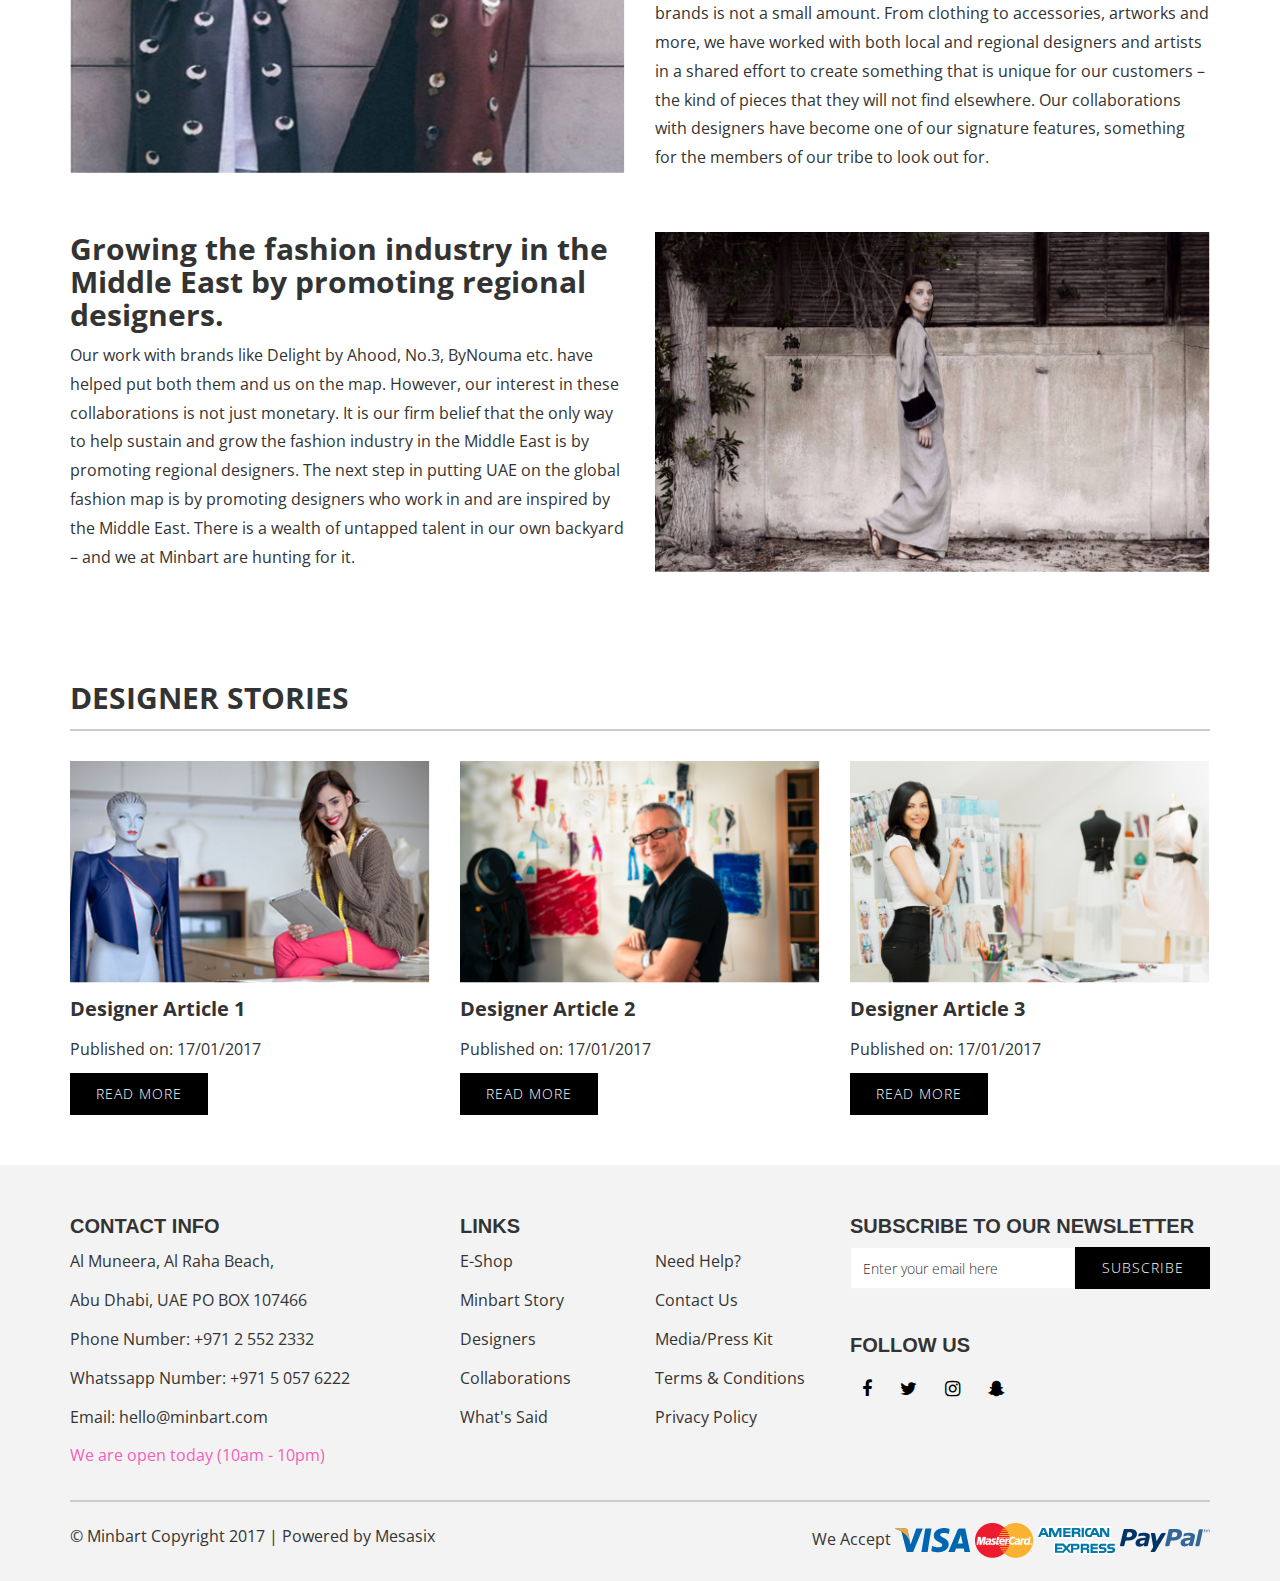
==== commit 308fa59c: "Collaborations: Page responsiveness" ====
--- a/collaborations.html
+++ b/collaborations.html
@@ -220,10 +220,10 @@
 		<section>
 			<div class="container">
 				<div class="row row-section">
-					<div class="col-md-6">
+					<div class="col-sm-6">
 						<img class="img-responsive" src="images/collaborations/placeholder-image-01.png" alt="">
 					</div>
-					<div class="col-md-6">
+					<div class="col-sm-6">
 						<h3>Our collaborations with designers have become one of our signature features.</h3>
 						<p>
 							Although Minbart was born just two years ago, the number of collaborations on which we have worked with bright, young regional brands is not a small amount. From clothing to accessories, artworks and more, we have worked with both local and regional designers and artists in a shared effort to create something that is unique for our customers – the kind of pieces that they will not find elsewhere. Our collaborations with designers have become one of our signature features, something for the members of our tribe to look out for.
@@ -231,14 +231,14 @@
 					</div>
 				</div>
 				<div class="row row-section">
-					<div class="col-md-6">
+					<div class="col-sm-6 col-sm-push-6">
+						<img class="img-responsive" src="images/collaborations/placeholder-image-02.png" alt="">
+					</div>
+					<div class="col-sm-6 col-sm-pull-6">
 						<h3>Growing the fashion industry in the Middle East by promoting regional designers.</h3>
 						<p>
 							Our work with brands like Delight by Ahood, No.3, ByNouma etc. have helped put both them and us on the map. However, our interest in these collaborations is not just monetary. It is our firm belief that the only way to help sustain and grow the fashion industry in the Middle East is by promoting regional designers. The next step in putting UAE on the global fashion map is by promoting designers who work in and are inspired by the Middle East. There is a wealth of untapped talent in our own backyard – and we at Minbart are hunting for it. 
 						</p>
-					</div>
-					<div class="col-md-6">
-						<img class="img-responsive" src="images/collaborations/placeholder-image-02.png" alt="">
 					</div>
 				</div>
 			</div>
@@ -254,7 +254,7 @@
 					</div>
 				</div>
 				<div class="row">
-					<div class="col-md-4">
+					<div class="col-md-4 col-sm-6">
 						<div class="col-article">
 							<div class="col-article-header">
 								<a href="#">
@@ -270,7 +270,7 @@
 							<a href="#" class="btn button button--black">Read More</a>
 						</div>
 					</div>
-					<div class="col-md-4">
+					<div class="col-md-4 col-sm-6">
 						<div class="col-article">
 							<div class="col-article-header">
 								<a href="#">
@@ -286,7 +286,7 @@
 							<a href="#" class="btn button button--black">Read More</a>
 						</div>
 					</div>
-					<div class="col-md-4">
+					<div class="col-md-4 col-sm-6">
 						<div class="col-article">
 							<div class="col-article-header">
 								<a href="#">
--- a/css/style.css
+++ b/css/style.css
@@ -13,7 +13,7 @@
 }
 
 h1 {
-	font-size: 60px;
+	font-size: 50px;
 }
 
 h2 {
@@ -243,6 +243,10 @@
 .button--black {
 	background-color: #000;
 	color: #fff;
+}
+
+.button--black-checkout{
+	width:100%;
 }
 
 .button--white {
@@ -768,10 +772,9 @@
 }
 
 .item__image {
-	width: 100%;
-	height: 200px;
-	object-fit: cover;
-	object-position: 0 0;
+	margin:0 auto;
+	max-width: 100%;
+	height: auto;
 }
 
 .item__name {
@@ -1176,4 +1179,425 @@
 
 .margin-bottom-0 {
 	margin-bottom: 0;
+}
+
+/* Added style by jizni */
+.diary-banner__title,
+.diary-banner__subtitle,
+.diary-banner__meta {
+	color: #000;
+}
+
+.diary-banner__meta a {
+	font-size: 16px;
+	color: #000;
+	padding-left: 5px;
+	padding-right: 5px;
+}
+
+blockquote {
+	font-family: 'Open Sans', sans-serif;
+	font-size: 30px;
+	line-height: 1.8;
+	color: #000;
+	border-left: 0px;
+	padding: 20px 0px;
+}
+
+.diary-single__img {
+	width: 100%;
+}
+
+.diary-single__image {
+	padding: 25px 0;
+}
+
+.diary-single__caption {
+	font-weight: bold;
+}
+
+.section-diary__body {
+	width: 45%;
+}
+
+.section-diary__body p {
+	padding: 5px 0;
+}
+
+.nav-sorter {
+	list-style-type: none;
+	padding-left: 0;
+	margin-bottom: 0;
+	border-bottom: 2px solid #000;
+}
+
+.nav-sorter > li {
+	display: inline-block;
+	color: #EBEBEB;
+	padding: 6px 12.5px;
+}
+
+.nav-sorter > li > a {
+	text-transform: uppercase;
+	display: block;
+	color: #000;
+}
+
+.nav-sorter li > a:hover,
+.nav-sorter li > a:focus {
+	background-color: #fff;
+	text-decoration: none;
+	color: #000;
+	font-weight: bold;
+}
+
+.nav-sorter li.active > a {
+	background-color: #fff;
+	text-decoration: none;
+	color: #F4EC31;
+	font-weight: bold;
+}
+
+.sort-title {
+	padding-right: 20px !important;
+	padding-left: 0 !important;
+	color: #000 !important;
+}
+
+.designer-section {
+	display: block;
+	padding: 10px 0 !important;
+	margin: 0 !important;
+	width: 100%;
+	height: 100%;
+}
+
+.designer-section li {
+	display: inline-block;
+	padding: 15px 0px;
+}
+
+.designer-letter {
+	font-size: 40px;
+	padding: 15px 10px !important;
+	color: #000 !important;
+	float: left;
+	width: 5%;
+}
+
+.designers-perletter {
+	width: 95%;
+	float: right;
+}
+
+.designer-placeholder {
+	margin-bottom: 10px;
+	border: 6px solid #fff;
+	-webkit-transition: all 0.5s ease;
+     -moz-transition: all 0.5s ease;
+       -o-transition: all 0.5s ease;
+      -ms-transition: all 0.5s ease;
+          transition: all 0.5s ease;
+}
+
+.designer-placeholder:hover {
+	border: 6px solid #F4EC31;
+}
+
+.designer-section li a {
+	font-size: 20px;
+	padding-bottom: 10px;
+	font-weight: bold;
+	color: #000;
+	text-decoration: none;
+}
+
+.designer-section li a:hover, 
+.designer-section li a:focus {
+	text-decoration: underline;
+}
+
+.designer-modal__body {
+	top: 8%;
+}
+
+.designer-modal__content {
+	padding: 20px;
+	background: #FFF;
+}
+
+.designer-modal__content img {
+	width: 100%;
+	padding-bottom: 20px;
+}
+
+.designer-modal__content h4 {
+	text-transform: uppercase;
+	margin: 0;
+}
+
+.designer-modal__content h5 {
+	margin: 0;
+	font-size: 16px;
+}
+
+.designer-content__bio {
+	padding: 10px 0;
+}
+
+.designer-modal__close {
+	position: absolute;
+	left: 101%;
+	top: -5%;
+}
+
+.close {
+	opacity: 1;
+}
+
+.close-x {
+	font-size: 24px;
+	color: #FFF;
+}
+
+/* Cart */
+.table-bordered--cart{
+	border:0;
+}
+
+.table-bordered--cart>tbody>tr>th{
+	border:0;
+	border-bottom:2px solid #000;
+	font-size:18px;
+	font-weight:100;
+}
+
+.table-bordered--cart>tbody>tr>td{
+	border:0;
+	border-bottom:1px solid #EBEBEB;;
+	vertical-align: middle;
+
+}
+
+.table-bordered--cart .cart-item{
+	color:#000;
+	display: table;
+	min-height: 100px;
+}
+
+.table-bordered--cart .fa-close{
+	color:#000;
+}
+
+.table-bordered--cart .cart-item .cart-item__image{
+	float:left;
+}
+
+.table-bordered--cart .cart-item .cart-item__content{
+	display: table-cell;
+	vertical-align: middle;
+}
+
+.table-bordered--cart .cart-item .cart-item__content p{
+	margin:0;
+	padding-left:20px;
+}
+
+.table-bordered--cart  .total{
+	font-size:20px;
+}
+
+.table-bordered--cart .total-price{
+	color:#00D4F7;
+	font-size:20px;
+}
+
+.border-0 td{
+	border:0!important;
+}
+
+/* Tablet Portrait */
+@media (max-width:1024px) and (min-width:768px) and (orientation:portrait){
+	/* Homepage */
+	.slide__title,
+	.slide__subtitle{
+		padding:0 20px;
+	}
+
+	.slide__action{
+		margin-left:20px;
+	}
+
+	.box{
+		margin-bottom: 20px;
+		padding:0 20px;
+	}
+
+	.items-prev{
+		margin-left:0;
+	}
+
+	.items-next{
+		margin-right:0;
+	}
+
+	/* Section */
+	.section{
+		padding:30px 0;
+	}
+
+	.row-header--underline-bot h4{
+		margin-top:30px;
+	}
+
+	.col-article {
+	    margin-bottom: 40px;
+	}
+
+	.footer{
+		padding-top:10px;
+	}
+
+	.footer-bottom-payment{
+		text-align:left;
+	}
+
+	.footer .footer-top .footer-column{
+		margin-top:30px;
+	}
+}
+
+/* Tablet Landscape */
+@media (max-width:1024px) and (min-width:768px) and (orientation:landscape){
+	.footer h4{
+		font-size:17px;
+	}
+}
+
+/* Mobile Portrait */
+@media (max-width:767px) and (min-width:320px) and (orientation:portrait){
+	/* Header */
+	.header-mid-options ul{
+		display: none;
+	}
+
+	.nav-top > li {
+	    display: block;
+	}
+
+	/* Homepage */
+	.slider .slick-arrow{
+		display:none!important;
+	}
+
+	.items-prev{
+		margin-left:0;
+	}
+
+	.items-next{
+		margin-right:0;
+	}
+
+	.slide__title{
+		font-size:40px;
+	}
+
+	.box{
+		margin-bottom: 20px;
+		padding:0 20px;
+	}
+
+	/* Section */
+	.section{
+		padding:30px 0;
+	}
+
+	.row-section h3 {
+	    margin-top: 10px;
+	}
+
+	.row-header--underline-bot h4{
+		margin-top:30px;
+	}
+
+	.col-article {
+	    margin-bottom: 40px;
+	}
+
+	/* Footer */
+	.footer{
+		padding-top:10px;
+	}
+
+	.footer .footer-top .footer-column{
+		margin-top:30px;
+	}
+
+	.footer-bottom-payment{
+		text-align:center;
+	}
+}
+
+/* Mobile Landscape */
+@media (max-width:767px) and (min-width:320px) and (orientation:landscape){
+	/* Header */
+	.header-mid-options ul{
+		display: none;
+	}
+
+	.nav-top > li {
+	    display: block;
+	}
+
+	/* Homepage */
+	.slider .slick-arrow{
+		display:none!important;
+	}
+
+	.items-prev{
+		margin-left:0;
+	}
+
+	.items-next{
+		margin-right:0;
+	}
+
+	.slide__title{
+		font-size:40px;
+	}
+
+	.box{
+		margin-bottom: 20px;
+		padding:0 20px;
+	}
+
+	/* Section */
+	.section{
+		padding:30px 0;
+	}
+
+	.row-section h3 {
+	    margin-top: 10px;
+	}
+
+	.row-header--underline-bot h4{
+		margin-top:30px;
+	}
+
+	.col-article {
+	    margin-bottom: 40px;
+	}
+
+	/* Footer */
+	.footer{
+		padding-top:10px;
+	}
+
+	.footer-bottom-payment{
+		text-align:left;
+	}
+
+	.footer .footer-top .footer-column{
+		margin-top:30px;
+	}
 }